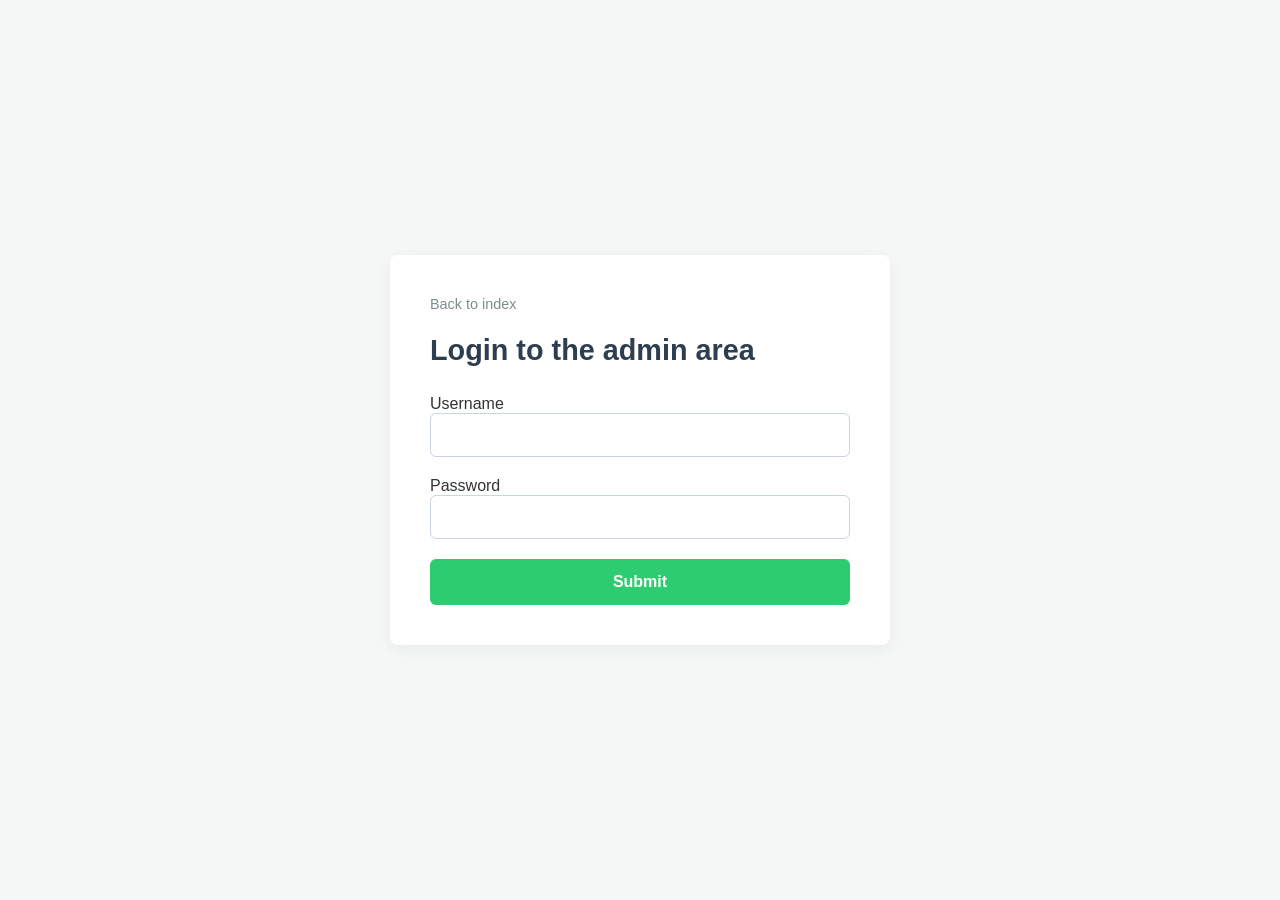
==== admin_login.html @ f56429f7 "Adding files" ====
<!DOCTYPE html>
<html lang="en">
<head>
    <meta charset="UTF-8">
    <meta name="viewport" content="width=device-width, initial-scale=1.0">
    <meta http-equiv="X-UA-Compatible" content="ie=edge">
    <link rel="icon" size="5x5" type="image/svg+xml" href="./logo.png" />
    <title>Login to the admin area</title>
    <link rel="stylesheet" href="./register_form.css">
</head>
<body>
    <div class="form-container">
    <a href="." class="back-link">Back to index</a>
    <h1>Login to the admin area</h1>
        <form action="login.php"  method="POST">
            <div class="form-group">
                <p>Username</p>
                <input type="text" name="username"><br>
            </div>
            <div class="form-group">
                <p>Password</p>
                <input type="password" name="password"><br>
            </div>
            <input class="submit-btn" type = "Submit">
        </form>
    </div>
</body>
</html>
---- register_form.css ----
* {
    margin: 0;
    padding: 0;
    box-sizing: border-box;
}

body {
    font-family: 'Segoe UI', Tahoma, Geneva, Verdana, sans-serif;
    background-color: #f4f7f6;
    color: #333;
    display: flex;
    justify-content: center;
    align-items: center;
    min-height: 100vh;
    padding: 20px;
}

.form-container {
    background-color: #ffffff;
    width: 100%;
    max-width: 500px;
    padding: 25px;
    border-radius: 8px;
    box-shadow: 0 4px 15px rgba(0, 0, 0, 0.05);
}

.back-link {
    display: inline-block;
    text-decoration: none;
    color: #7f8c8d;
    font-size: 0.9rem;
    margin-bottom: 20px;
    transition: color 0.2s ease;
}

.back-link:hover {
    color: #2c3e50;
}

h1 {
    font-size: 1.6rem;
    color: #2c3e50;
    margin-bottom: 25px;
    line-height: 1.3;
}

.form-group {
    margin-bottom: 20px;
}

.form-group label {
    display: block;
    margin-bottom: 8px;
    font-weight: 600;
    color: #4a5568;
    font-size: 0.95rem;
}

.form-group input {
    width: 100%;
    padding: 12px;
    border: 1px solid #cbd5e1;
    border-radius: 6px;
    font-size: 1rem;
    color: #333;
    outline: none;
    transition: border-color 0.2s ease, box-shadow 0.2s ease;
}

.form-group input:focus {
    border-color: #3498db;
    box-shadow: 0 0 0 3px rgba(52, 152, 219, 0.15);
}
.checkbox-group {
    display: flex;
    align-items: flex-start;
    gap: 10px;
    margin-bottom: 25px;
}

.checkbox-group input[type="checkbox"] {
    width: 18px;
    height: 18px;
    margin-top: 2px;
    cursor: pointer;
}

.checkbox-group label {
    font-size: 0.95rem;
    color: #4a5568;
    cursor: pointer;
    user-select: none;
}

.submit-btn {
    width: 100%;
    background-color: #2ecc71;
    color: white;
    border: none;
    padding: 14px;
    font-size: 1rem;
    font-weight: 600;
    border-radius: 6px;
    cursor: pointer;
    transition: background-color 0.2s ease, transform 0.1s ease;
}

.submit-btn:hover {
    background-color: #27ae60;
}

.submit-btn:active {
    transform: scale(0.98);
}

@media (min-width: 768px) {
    .form-container {
        padding: 40px;
    }

    h1 {
        font-size: 1.8rem;
    }
}
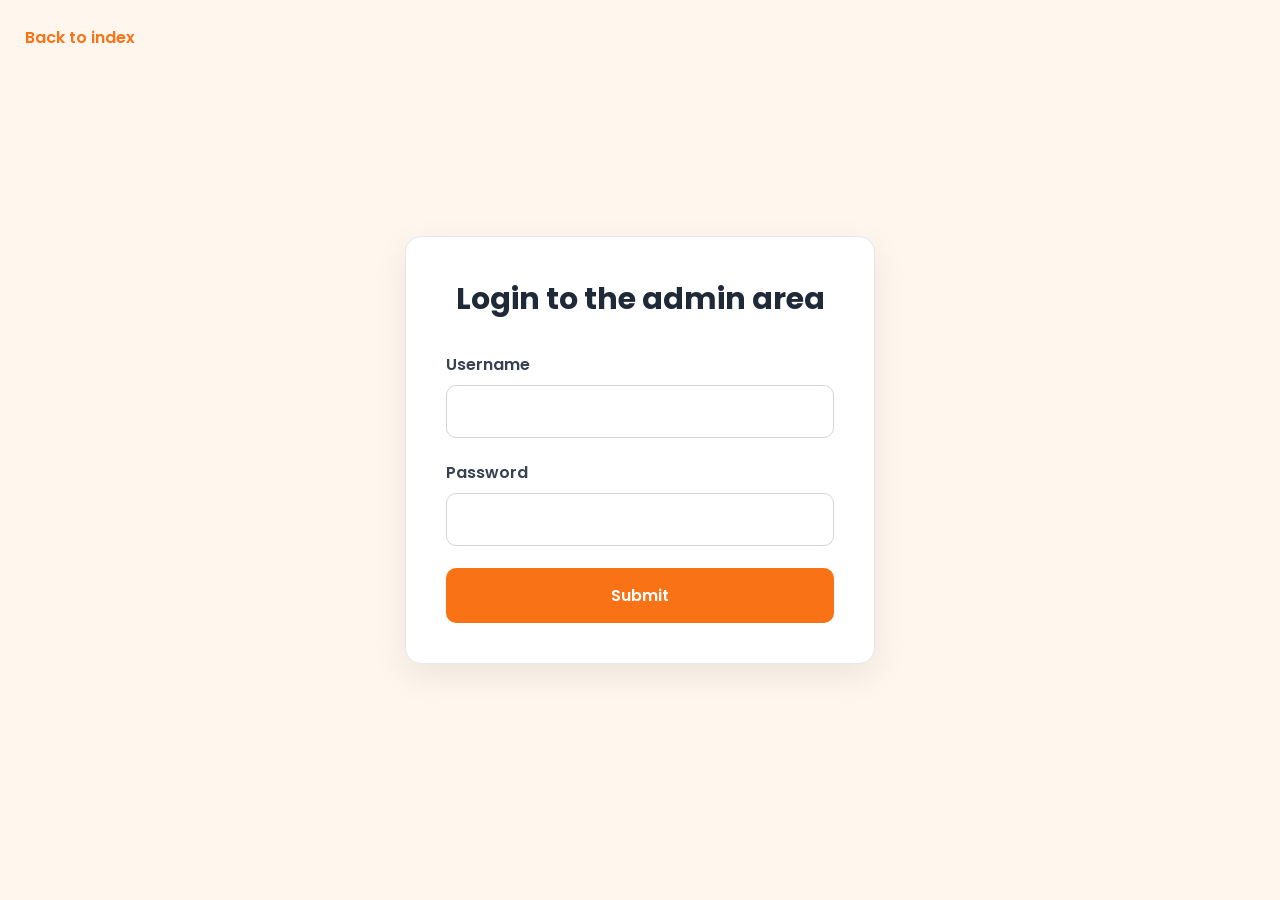
==== commit 53df86fe: "Addding al" ====
--- a/admin_login.html
+++ b/admin_login.html
@@ -6,7 +6,7 @@
     <meta http-equiv="X-UA-Compatible" content="ie=edge">
     <link rel="icon" size="5x5" type="image/svg+xml" href="./logo.png" />
     <title>Login to the admin area</title>
-    <link rel="stylesheet" href="./register_form.css">
+    <link rel="stylesheet" href="./css/register_form.css">
 </head>
 <body>
     <div class="form-container">
--- a/css/register_form.css
+++ b/css/register_form.css
@@ -0,0 +1,202 @@
+@import url('https://fonts.googleapis.com/css2?family=Poppins:wght@300;400;500;600;700&display=swap');
+
+*{
+    margin:0;
+    padding:0;
+    box-sizing:border-box;
+    font-family:'Poppins',sans-serif;
+}
+
+body{
+    min-height:100vh;
+    display:flex;
+    justify-content:center;
+    align-items:center;
+    background:#FFF7ED;
+    padding:30px;
+}
+
+/* Back Button */
+
+.back-link{
+    position:absolute;
+    top:25px;
+    left:25px;
+    text-decoration:none;
+    color:#F97316;
+    font-weight:600;
+    transition:.3s;
+}
+
+.back-link:hover{
+    color:#EA580C;
+}
+
+/* Form Card */
+
+.form-container{
+
+    width:100%;
+    max-width:470px;
+
+    background:#FFFFFF;
+
+    padding:40px;
+
+    border-radius:16px;
+
+    border:1px solid #E5E7EB;
+
+    box-shadow:0 12px 35px rgba(0,0,0,.08);
+
+}
+
+.form-container h1{
+
+    text-align:center;
+
+    color:#1F2937;
+
+    margin-bottom:30px;
+
+    font-size:30px;
+
+    font-weight:700;
+
+}
+
+/* Form */
+
+.form-group{
+
+    margin-bottom:22px;
+
+}
+
+.form-group label,
+.form-group p{
+
+    display:block;
+
+    margin-bottom:8px;
+
+    color:#374151;
+
+    font-weight:600;
+
+}
+
+.form-group input{
+
+    width:100%;
+
+    padding:14px 16px;
+
+    border:1px solid #D1D5DB;
+
+    border-radius:10px;
+
+    font-size:15px;
+
+    transition:.3s;
+
+}
+
+.form-group input:focus{
+
+    outline:none;
+
+    border-color:#F97316;
+
+    box-shadow:0 0 0 4px rgba(249,115,22,.15);
+
+}
+
+/* Checkbox */
+
+.checkbox-group{
+
+    display:flex;
+
+    align-items:flex-start;
+
+    gap:10px;
+
+    margin-bottom:25px;
+
+}
+
+.checkbox-group input{
+
+    margin-top:4px;
+
+    accent-color:#F97316;
+
+}
+
+.checkbox-group label{
+
+    color:#4B5563;
+
+    font-size:14px;
+
+    line-height:1.6;
+
+}
+
+/* Button */
+
+.submit-btn{
+
+    width:100%;
+
+    padding:15px;
+
+    background:#F97316;
+
+    color:#fff;
+
+    border:none;
+
+    border-radius:10px;
+
+    font-size:16px;
+
+    font-weight:600;
+
+    cursor:pointer;
+
+    transition:.3s;
+
+}
+
+.submit-btn:hover{
+
+    background:#EA580C;
+
+}
+
+/* Responsive */
+
+@media(max-width:600px){
+
+.form-container{
+
+padding:30px 20px;
+
+}
+
+.form-container h1{
+
+font-size:24px;
+
+}
+
+.back-link{
+
+top:15px;
+left:15px;
+
+}
+
+}
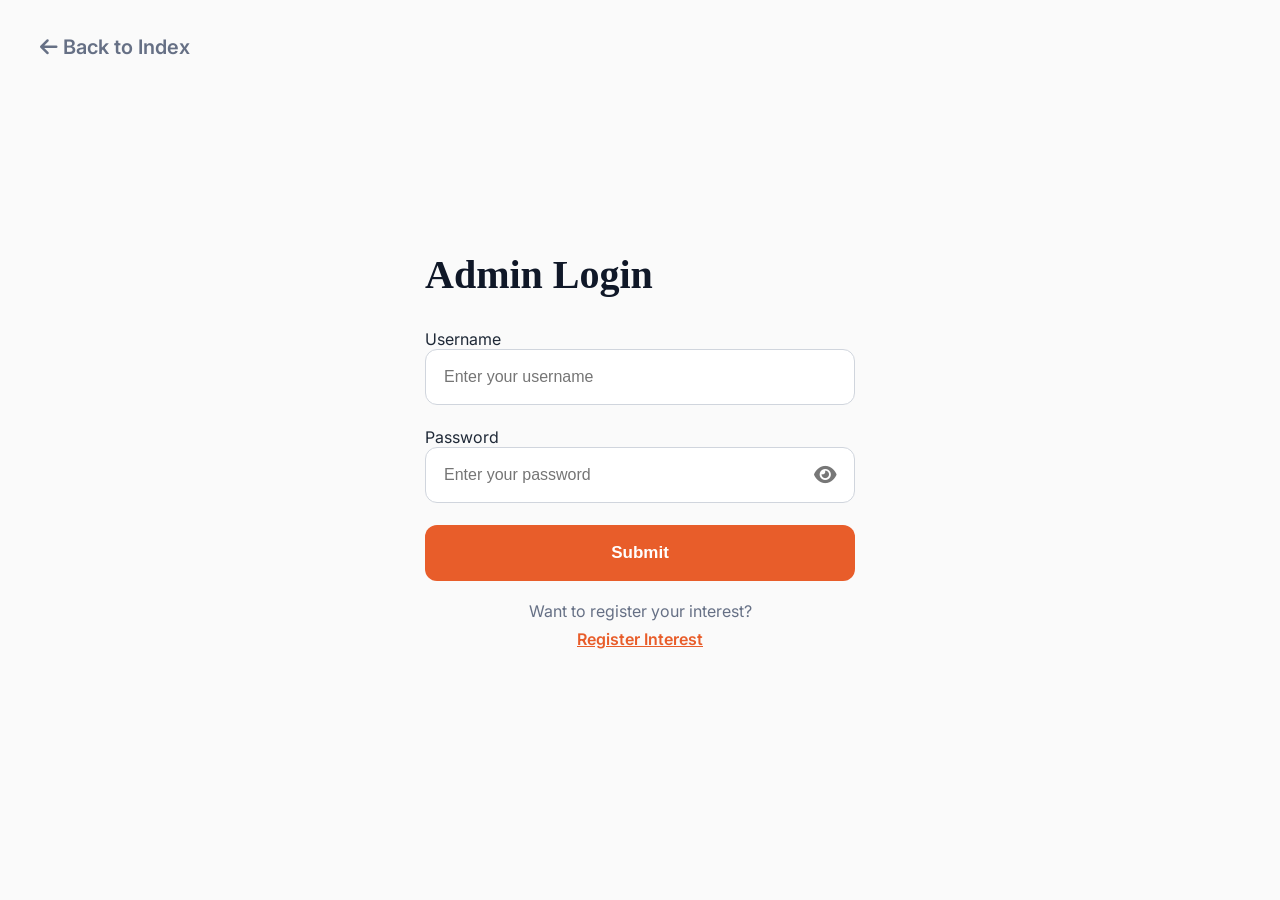
==== commit 5665396f: "finishing assignment" ====
--- a/admin_login.html
+++ b/admin_login.html
@@ -4,25 +4,37 @@
     <meta charset="UTF-8">
     <meta name="viewport" content="width=device-width, initial-scale=1.0">
     <meta http-equiv="X-UA-Compatible" content="ie=edge">
-    <link rel="icon" size="5x5" type="image/svg+xml" href="./logo.png" />
+    <link rel="icon" size="5x5" type="image/svg+xml" href="./resources/logo.png" />
     <title>Login to the admin area</title>
     <link rel="stylesheet" href="./css/register_form.css">
+    <link rel="stylesheet" href="https://cdnjs.cloudflare.com/ajax/libs/font-awesome/6.7.2/css/all.min.css">
+    <script src="./javascript/myscript.js" defer></script>
 </head>
 <body>
+    <!-- back to index -->
+    <a href="./index.html" class="back-link">
+        <i class="fa-solid fa-arrow-left"></i> Back to Index
+    </a>  
     <div class="form-container">
-    <a href="." class="back-link">Back to index</a>
-    <h1>Login to the admin area</h1>
+        <h1>Admin Login</h1>
         <form action="login.php"  method="POST">
             <div class="form-group">
                 <p>Username</p>
-                <input type="text" name="username"><br>
+                <input type="text" name="username" placeholder="Enter your username"><br>
             </div>
             <div class="form-group">
                 <p>Password</p>
-                <input type="password" name="password"><br>
+                <div class="password-container">
+                    <input type="password" name="password" placeholder="Enter your password" id="password">
+                    <i class="fa-solid fa-eye toggle-password" id="togglePassword"></i>
+                </div>
             </div>
             <input class="submit-btn" type = "Submit">
         </form>
+        <div class="register-link">
+            <p>Want to register your interest?</p>
+            <a href="./register_form.html">Register Interest</a>
+        </div>
     </div>
 </body>
 </html>
--- a/css/register_form.css
+++ b/css/register_form.css
@@ -1,202 +1,175 @@
-@import url('https://fonts.googleapis.com/css2?family=Poppins:wght@300;400;500;600;700&display=swap');
-
+@import url('https://fonts.googleapis.com/css2?family=Inter:wght@100..900&display=swap');
 *{
     margin:0;
     padding:0;
     box-sizing:border-box;
-    font-family:'Poppins',sans-serif;
 }
 
+/* Body */
 body{
+    font-family:'Inter',sans-serif;
+    background:#fafafa;
+    color:#1f2937;
     min-height:100vh;
     display:flex;
     justify-content:center;
     align-items:center;
-    background:#FFF7ED;
+    position:relative;
+    overflow-x:hidden;
     padding:30px;
 }
-
-/* Back Button */
-
 .back-link{
     position:absolute;
-    top:25px;
-    left:25px;
+    top:35px;
+    left:40px;
     text-decoration:none;
-    color:#F97316;
+    color:#667085;
+    font-size:20px;
     font-weight:600;
     transition:.3s;
 }
 
 .back-link:hover{
-    color:#EA580C;
+    color:#e85d2a;
 }
 
-/* Form Card */
-
 .form-container{
-
     width:100%;
-    max-width:470px;
-
-    background:#FFFFFF;
-
-    padding:40px;
-
-    border-radius:16px;
-
-    border:1px solid #E5E7EB;
-
-    box-shadow:0 12px 35px rgba(0,0,0,.08);
-
+    max-width:520px;
+    min-height:600px;
+    background:#fafafa;
+    border-radius: none;
+    padding:45px;
+    display:flex;
+    flex-direction:column;
+    justify-content:center;
 }
 
 .form-container h1{
-
-    text-align:center;
-
-    color:#1F2937;
-
+    font-family:'Playfair Display',serif;
+    font-size:40px;
+    line-height:1.2;
     margin-bottom:30px;
-
-    font-size:30px;
-
-    font-weight:700;
-
+    color:#101828;
 }
 
-/* Form */
+form{
+    width:100%;
+}
 
 .form-group{
-
     margin-bottom:22px;
-
 }
-
-.form-group label,
-.form-group p{
-
-    display:block;
-
-    margin-bottom:8px;
-
-    color:#374151;
-
-    font-weight:600;
-
-}
-
-.form-group input{
-
-    width:100%;
-
-    padding:14px 16px;
-
-    border:1px solid #D1D5DB;
-
-    border-radius:10px;
-
-    font-size:15px;
-
-    transition:.3s;
-
-}
-
-.form-group input:focus{
-
-    outline:none;
-
-    border-color:#F97316;
-
-    box-shadow:0 0 0 4px rgba(249,115,22,.15);
-
-}
-
-/* Checkbox */
-
 .checkbox-group{
-
     display:flex;
-
     align-items:flex-start;
-
     gap:10px;
-
-    margin-bottom:25px;
-
+    margin:25px 0 35px;
 }
 
 .checkbox-group input{
-
     margin-top:4px;
-
-    accent-color:#F97316;
-
+    width:18px;
+    height:18px;
 }
 
 .checkbox-group label{
-
-    color:#4B5563;
-
-    font-size:14px;
-
-    line-height:1.6;
-
+    line-height:1.5;
+    color:#667085;
+}
+.form-group input{
+    width:100%;
+    height:56px;
+    padding:0 18px;
+    border:1px solid #d0d5dd;
+    border-radius:12px;
+    font-size:16px;
+}
+.form-group input:focus{
+    outline:none;
+    border-color:#e85d2a;
+    box-shadow:0 0 0 3px rgba(232,93,42,.2);
 }
 
 /* Button */
 
 .submit-btn{
-
     width:100%;
-
-    padding:15px;
-
-    background:#F97316;
-
+    height:56px;
+    border:none;
+    border-radius:12px;
+    background:#e85d2a;
     color:#fff;
-
-    border:none;
-
-    border-radius:10px;
-
-    font-size:16px;
-
+    font-size:17px;
     font-weight:600;
-
     cursor:pointer;
-
     transition:.3s;
-
 }
 
 .submit-btn:hover{
-
-    background:#EA580C;
-
+    background:#cf4f21;
+    transform:translateY(-2px);
+}
+/* register link */
+.register-link{
+    margin-top:20px;
+    text-align:center;
+}
+.register-link p{
+    font-size:16px;
+    color:#667085;
+    margin-bottom:8px;
+}
+.register-link a{
+    color:#e85d2a;
+    font-weight:600;
+    transition:.3s;
+}
+.register-link a:hover{
+    color:#cf4f21;
+}
+/* hide password */
+.password-container{
+    position:relative;
 }
 
-/* Responsive */
+.password-container input{
+    width:100%;
+    padding-right:55px;
+}
+
+.toggle-password{
+    position:absolute;
+    right:18px;
+    top:50%;
+    transform:translateY(-50%);
+    cursor:pointer;
+    font-size:20px;
+    user-select:none;
+    color:#777;
+    transition:.3s;
+}
+
+.toggle-password:hover{
+    color:#e85d2a;
+}
+/* Mobile */
 
 @media(max-width:600px){
 
-.form-container{
+    .back-link{
+        top:20px;
+        left:20px;
+    }
 
-padding:30px 20px;
+    .form-container{
+        max-width:100%;
+        min-height:auto;
+        padding:30px 25px;
+    }
 
-}
-
-.form-container h1{
-
-font-size:24px;
-
-}
-
-.back-link{
-
-top:15px;
-left:15px;
-
-}
+    .form-container h1{
+        font-size:32px;
+    }
 
 }
